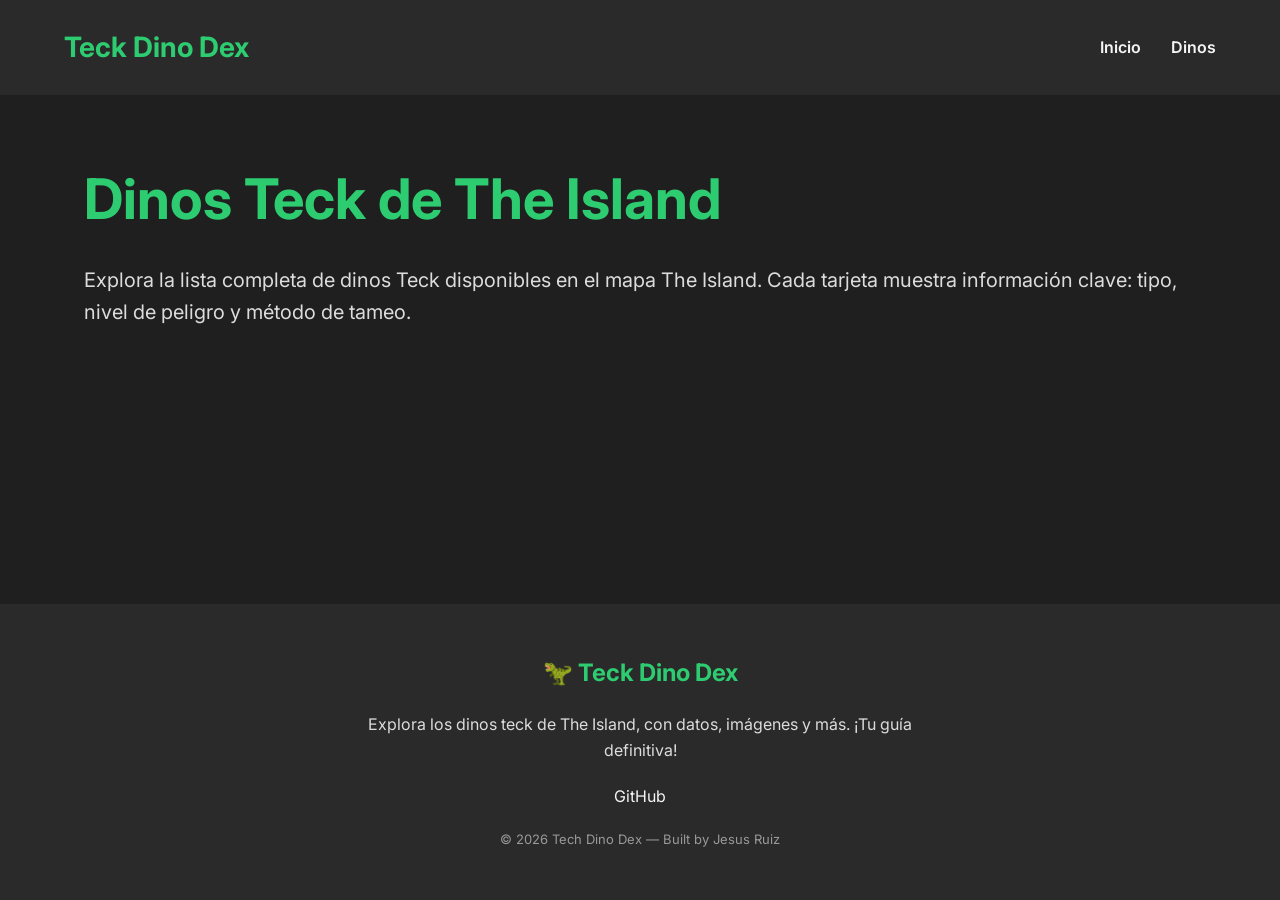
==== pages/dinos.html @ f2629336 "feat: remove about page and update dino page with new content and footer links" ====
<!DOCTYPE html>
<html lang="es">
<head>
  <meta charset="UTF-8">
  <meta name="viewport" content="width=device-width, initial-scale=1.0">
  <title>Dinos Teck</title>
  <link rel="stylesheet" href="../css/style.css">
</head>
<body>
  <header class="header">
    <div class="container">
      <div class="logo">
        <h1>Teck Dino Dex</h1>
      </div>
      <nav class="navbar">
        <ul class="nav-list">
          <li><a href="../index.html">Inicio</a></li>
          <li><a href="#dinos">Dinos</a></li>
        </ul>
      </nav>
    </div>
  </header>

  <main class="container">
    <section id="dinos">
      <h2 class="hero-title">Dinos Teck de The Island</h2>
      <p class="hero-description">
        Explora la lista completa de dinos Teck disponibles en el mapa The Island.  
        Cada tarjeta muestra información clave: tipo, nivel de peligro y método de tameo.
      </p>

      <!-- Aquí se inyectarán las tarjetas desde tu script.js -->
      <div class="dino-cards" id="dino-container"></div>
    </section>
  </main>

  <footer class="footer">
    <div class="container footer-content">
      <h2 class="footer-logo">🦖 Teck Dino Dex</h2>
      <p class="footer-text">
        Explora los dinos teck de The Island, con datos, imágenes y más. ¡Tu guía definitiva!
      </p>
      <div class="footer-links">
        <a href="https://github.com/Totti058/techDex" target="_blank">GitHub</a>
      </div>
    </div>
    <p class="footer-copy">© 2026 Tech Dino Dex — Built by Jesus Ruiz</p>
  </footer>

  <!-- Tu script ya contiene el array y el render dinámico -->
  <script src="/js/main.js"></script>
</body>
</html>
---- css/style.css ----
@import url('https://fonts.googleapis.com/css2?family=Inter:wght@400;600;700&display=swap');

* { margin: 0; padding: 0; box-sizing: border-box; }

body {
  font-family: 'Inter', sans-serif;
  background: #1f1f1f;
  color: #f5f5f5;
  line-height: 1.6;
  display: flex;
  flex-direction: column;
  min-height: 100vh;
}

.container { width: 90%; max-width: 1200px; margin: 0 auto; }

.header { background: #2a2a2a; }

.header .container {
  display: flex; justify-content: space-between; align-items: center;
  padding: 25px 0;
}

.logo h1 {
  font-size: 28px; font-weight: 700; color: #2ecc71;
}

.nav-list { display: flex; gap: 30px; list-style: none; }

.nav-list a {
  color: #f5f5f5; text-decoration: none; font-weight: 600; transition: .3s;
}

.nav-list a:hover { color: #2ecc71; }

.hero {
  text-align: center; padding: 120px 20px;
  background: linear-gradient(135deg, #1f1f1f, #2a2a2a);
}

.hero-title {
  font-size: 56px; font-weight: 700; color: #2ecc71; margin-bottom: 20px;
}

.hero-description {
  font-size: 20px; color: #dcdcdc; margin-bottom: 40px;
}

.hero-button {
  display: inline-block;
  background: #2ecc71;
  color: #1f1f1f;
  padding: 14px 32px;
  border-radius: 8px;
  font-weight: 600;
  text-decoration: none;
  transition: .3s;
}

.hero-button:hover {
  box-shadow: 0 8px 20px rgba(46,204,113,0.5), 0 0 10px rgba(46,204,113,0.4);
  transform: translateY(-3px) scale(1.05);
}

main { flex: 1; padding: 60px 20px; }
.main-button {
  display: inline-block;
  background: #2ecc71;
  color: #1f1f1f;
  padding: 14px 32px;
  border-radius: 8px;
  font-weight: 600;
  text-decoration: none;
  transition: .3s;
  margin-top: 40px;   /* separa el botón del bloque anterior */
  cursor: pointer;
}

.main-button:hover {
  box-shadow: 0 8px 20px rgba(46,204,113,0.5), 0 0 10px rgba(46,204,113,0.4);
  transform: translateY(-3px) scale(1.05);
  color: #fff;
}

.button-container {
  text-align: center; /* centra el botón dentro del div */
  width: 100%;
}





.dinos-origin {
  max-width: 800px;
  margin: 0 auto 60px;
  text-align: left;
}

.dinos-origin h2 {
  color: #2ecc71;
  margin-bottom: 20px;
}

.dinos-origin p {
  margin-bottom: 16px;
  line-height: 1.6;
  color: #dcdcdc;
}

.dino-cards {
  display: flex;
  flex-direction: column;
  gap: 40px;
  margin-top: 40px;
}

.dino-card {
  background: #2a2a2a;
  border-radius: 12px;
  padding: 20px;
  display: flex;
  flex-direction: row;
  align-items: center;
  gap: 20px;
  transition: .3s;
}

.dino-card img {
  width: 40%;
  max-width: 200px;
  border-radius: 8px;
}

.dino-info { flex: 1; }

.dino-card:hover {
  transform: translateY(-5px) scale(1.03);
  box-shadow: 0 10px 20px rgba(46,204,113,0.4), 0 0 15px rgba(46,204,113,0.3);
}

.dino-info h3 {
  color: #2ecc71;
  margin-bottom: 8px;
}

.dino-info p {
  color: #dcdcdc;
  line-height: 1.4;
  text-align: left;
}

.image-gallery {
  display: grid;
  grid-template-columns: repeat(auto-fit, minmax(200px, 1fr));
  gap: 20px;
  margin-top: 40px;
  justify-items: center;
}

.image-gallery img {
  width: 100%;
  max-width: 300px;
  border-radius: 8px;
  object-fit: cover;
}

.footer {
  background: #2a2a2a; padding: 50px 20px;
  text-align: center;
}

.footer-content {
  display: flex; flex-direction: column;
  gap: 20px; align-items: center;
}

.footer-logo {
  font-size: 24px; font-weight: 700; color: #2ecc71;
}

.footer-text {
  font-size: 16px; color: #dcdcdc; max-width: 600px;
}

.footer-links {
  display: flex; gap: 25px;
}

.footer-links a {
  color: #f5f5f5; text-decoration: none; transition: .3s;
}

.footer-links a:hover { color: #2ecc71; }

.footer-copy {
  font-size: 13px; color: #999; margin-top: 20px;
}

@media (max-width: 768px) {
  .dino-card {
    flex-direction: column;
    text-align: center;
  }
}
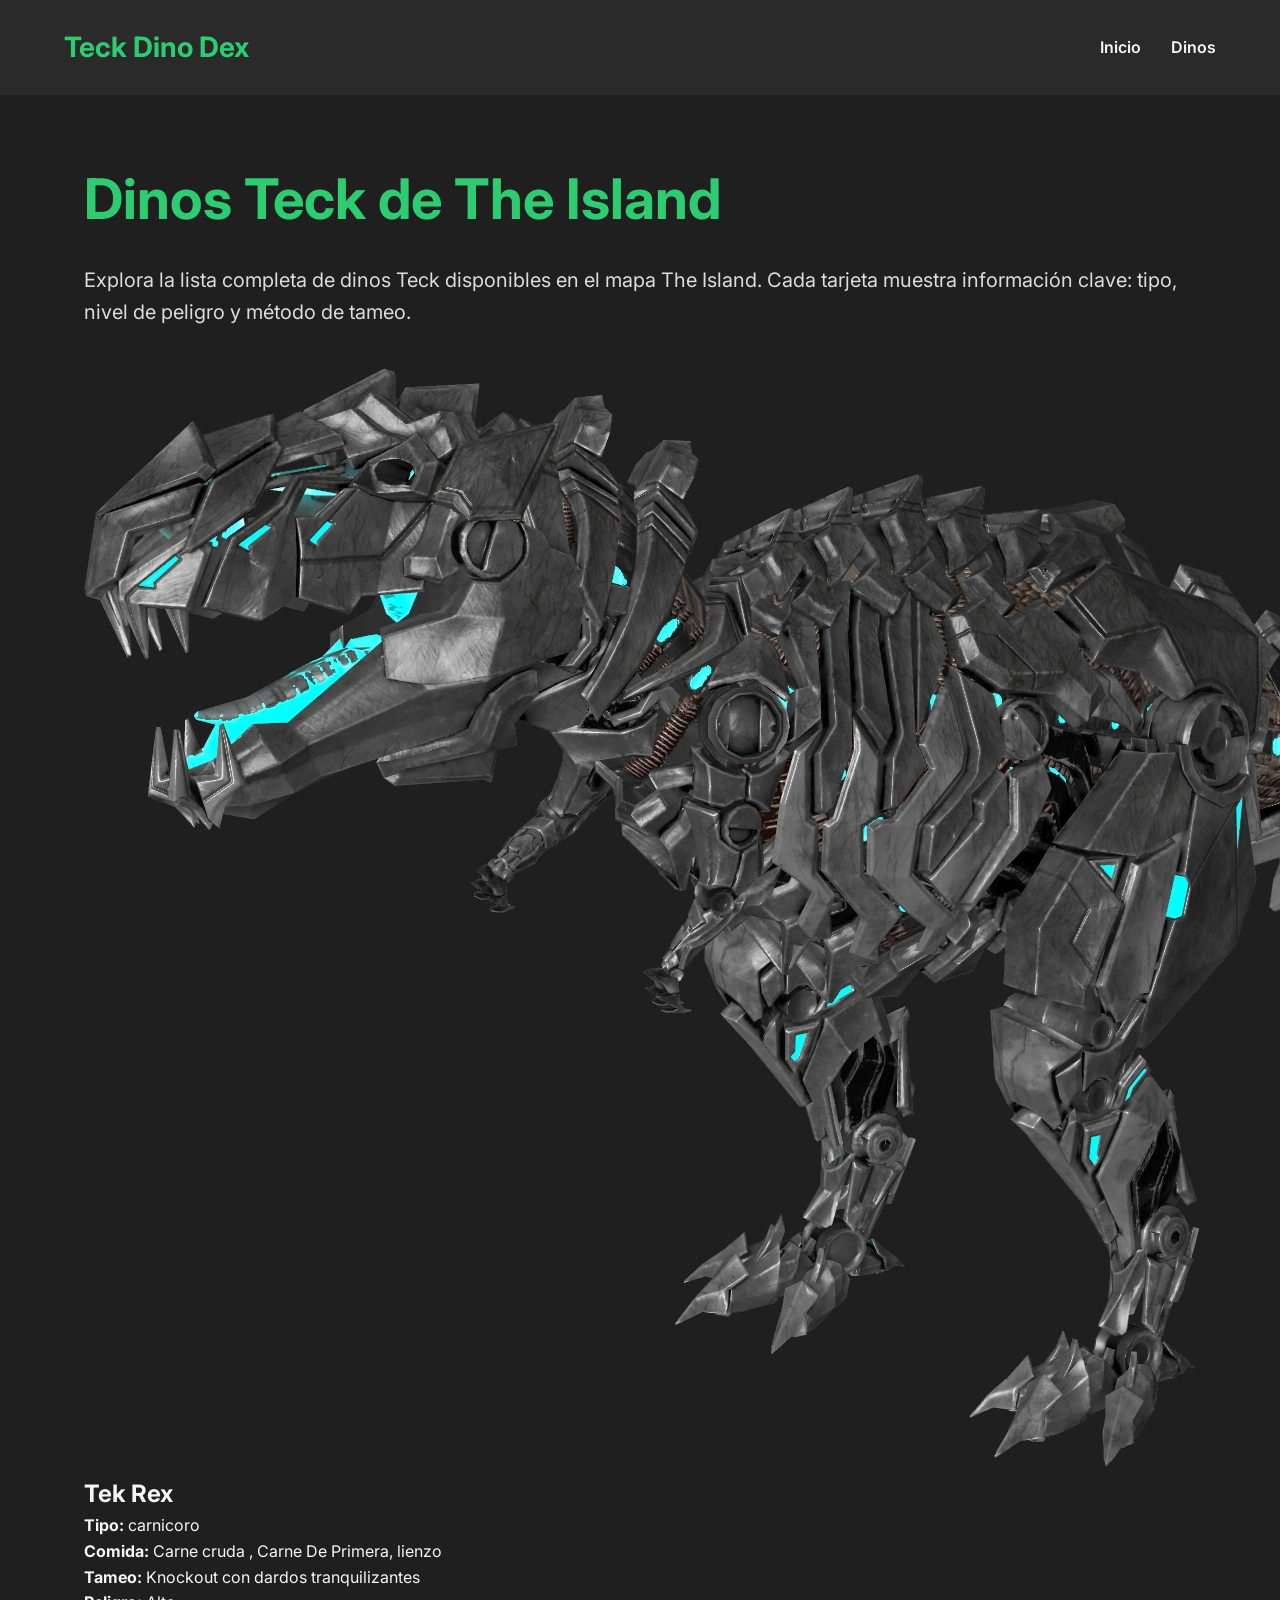
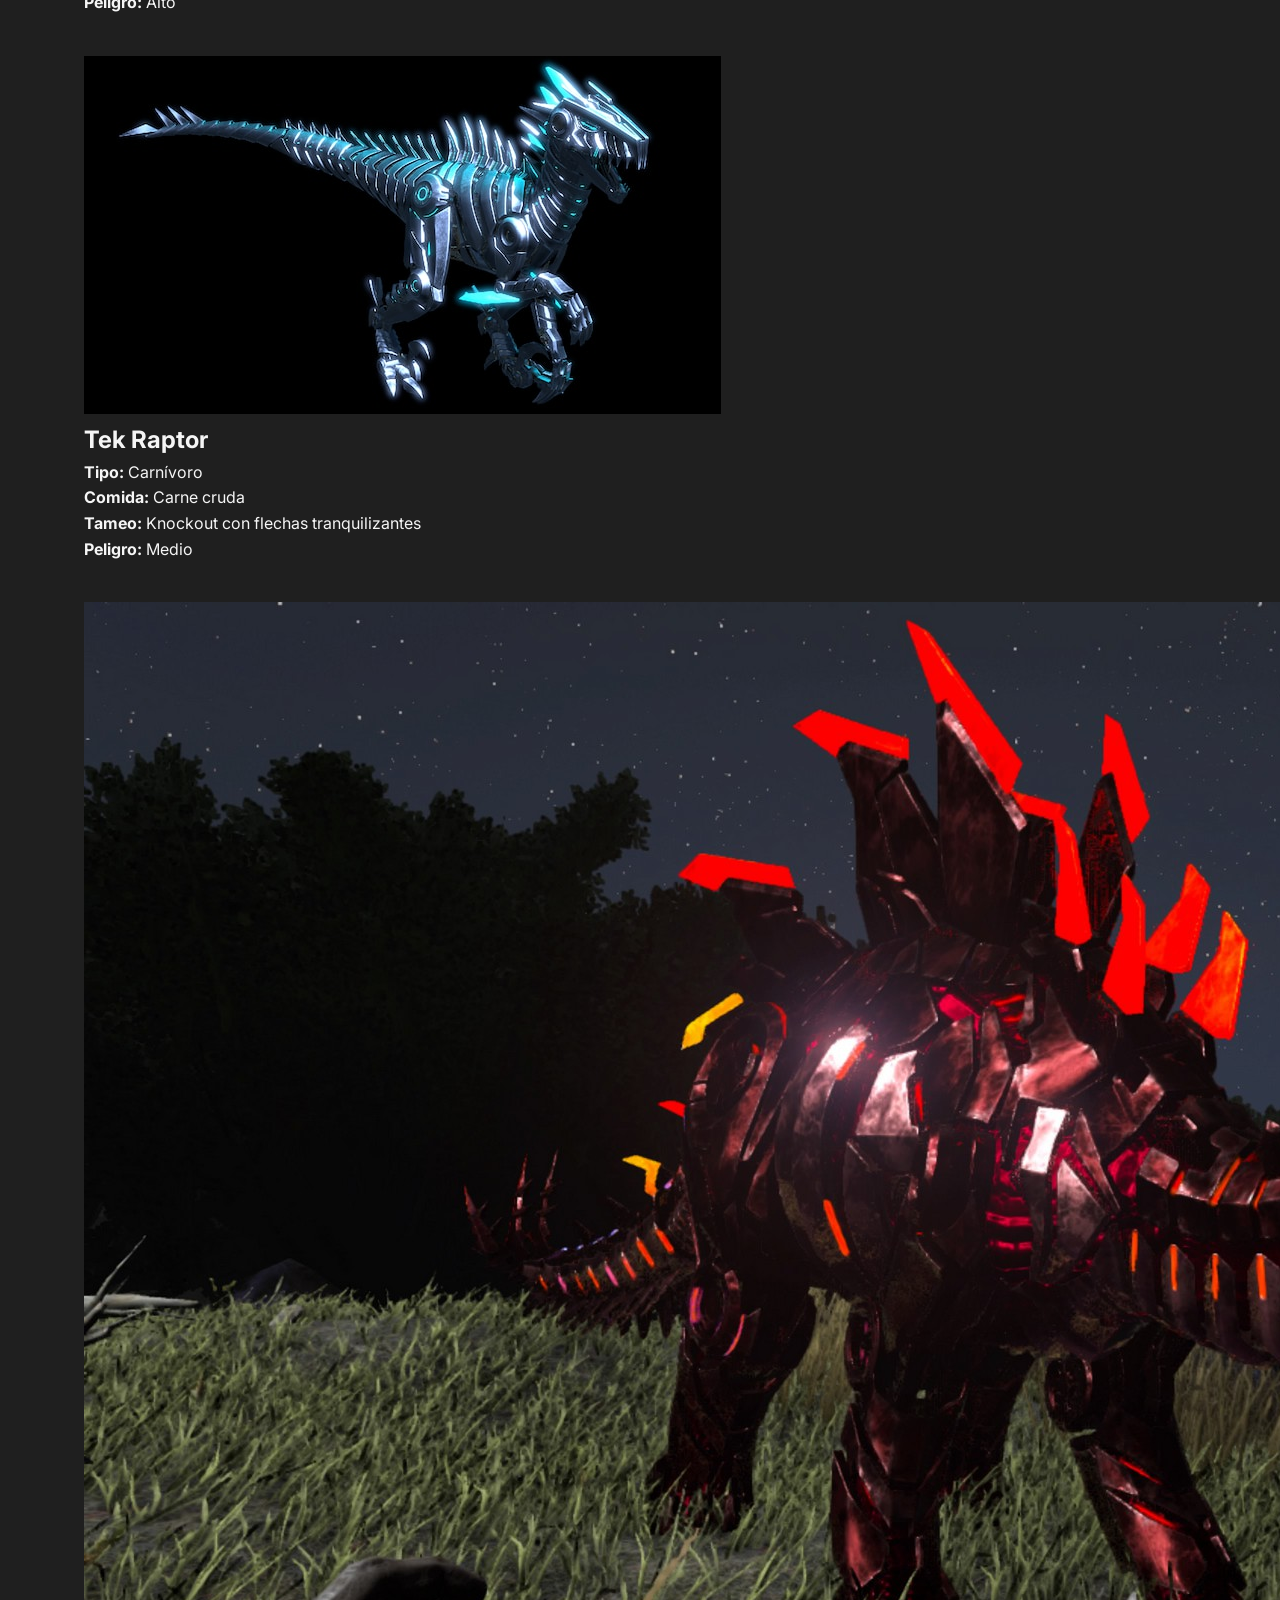
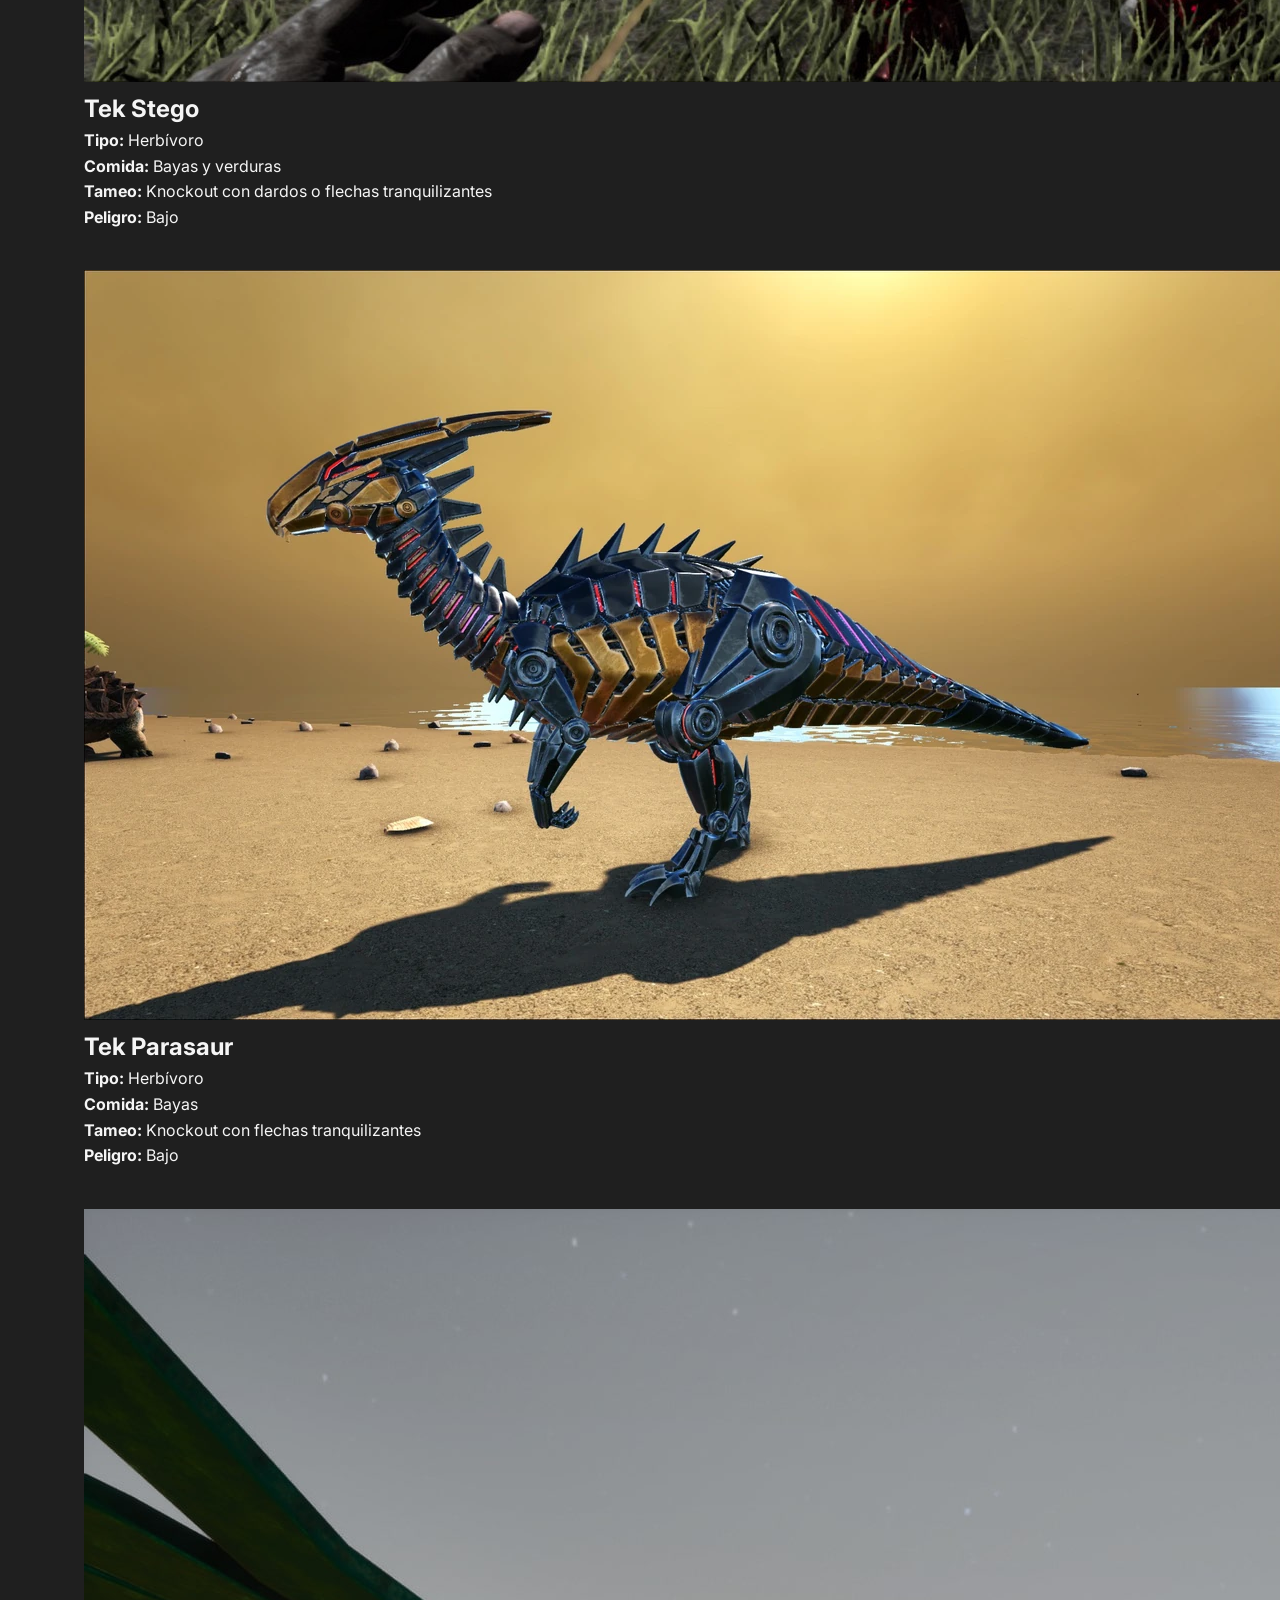
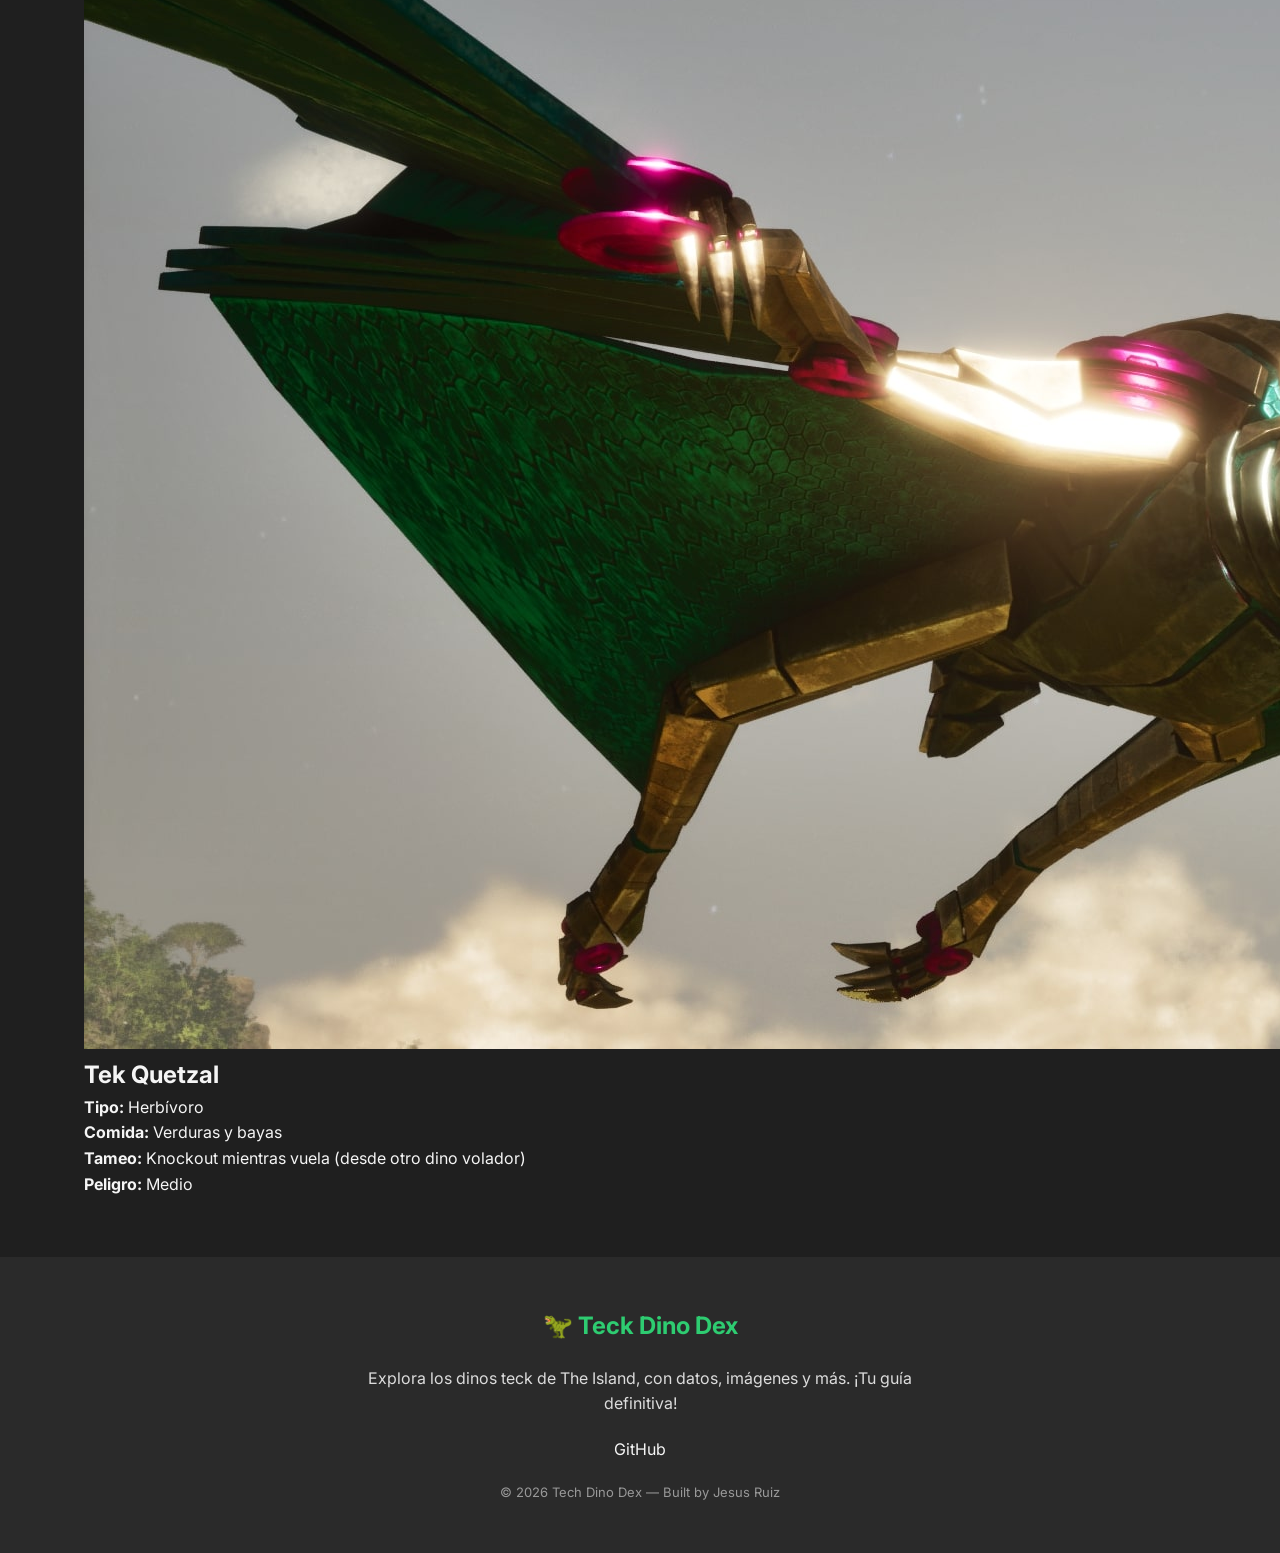
==== commit 33439d50: "feat: implement dino rendering functionality and update script references" ====
--- a/pages/dinos.html
+++ b/pages/dinos.html
@@ -29,7 +29,7 @@
         Cada tarjeta muestra información clave: tipo, nivel de peligro y método de tameo.
       </p>
 
-      <!-- Aquí se inyectarán las tarjetas desde tu script.js -->
+      
       <div class="dino-cards" id="dino-container"></div>
     </section>
   </main>
@@ -47,8 +47,8 @@
     <p class="footer-copy">© 2026 Tech Dino Dex — Built by Jesus Ruiz</p>
   </footer>
 
-  <!-- Tu script ya contiene el array y el render dinámico -->
-  <script src="/js/main.js"></script>
+  
+  <script type="module" src="/js/main.js"></script>
 </body>
 </html>
 
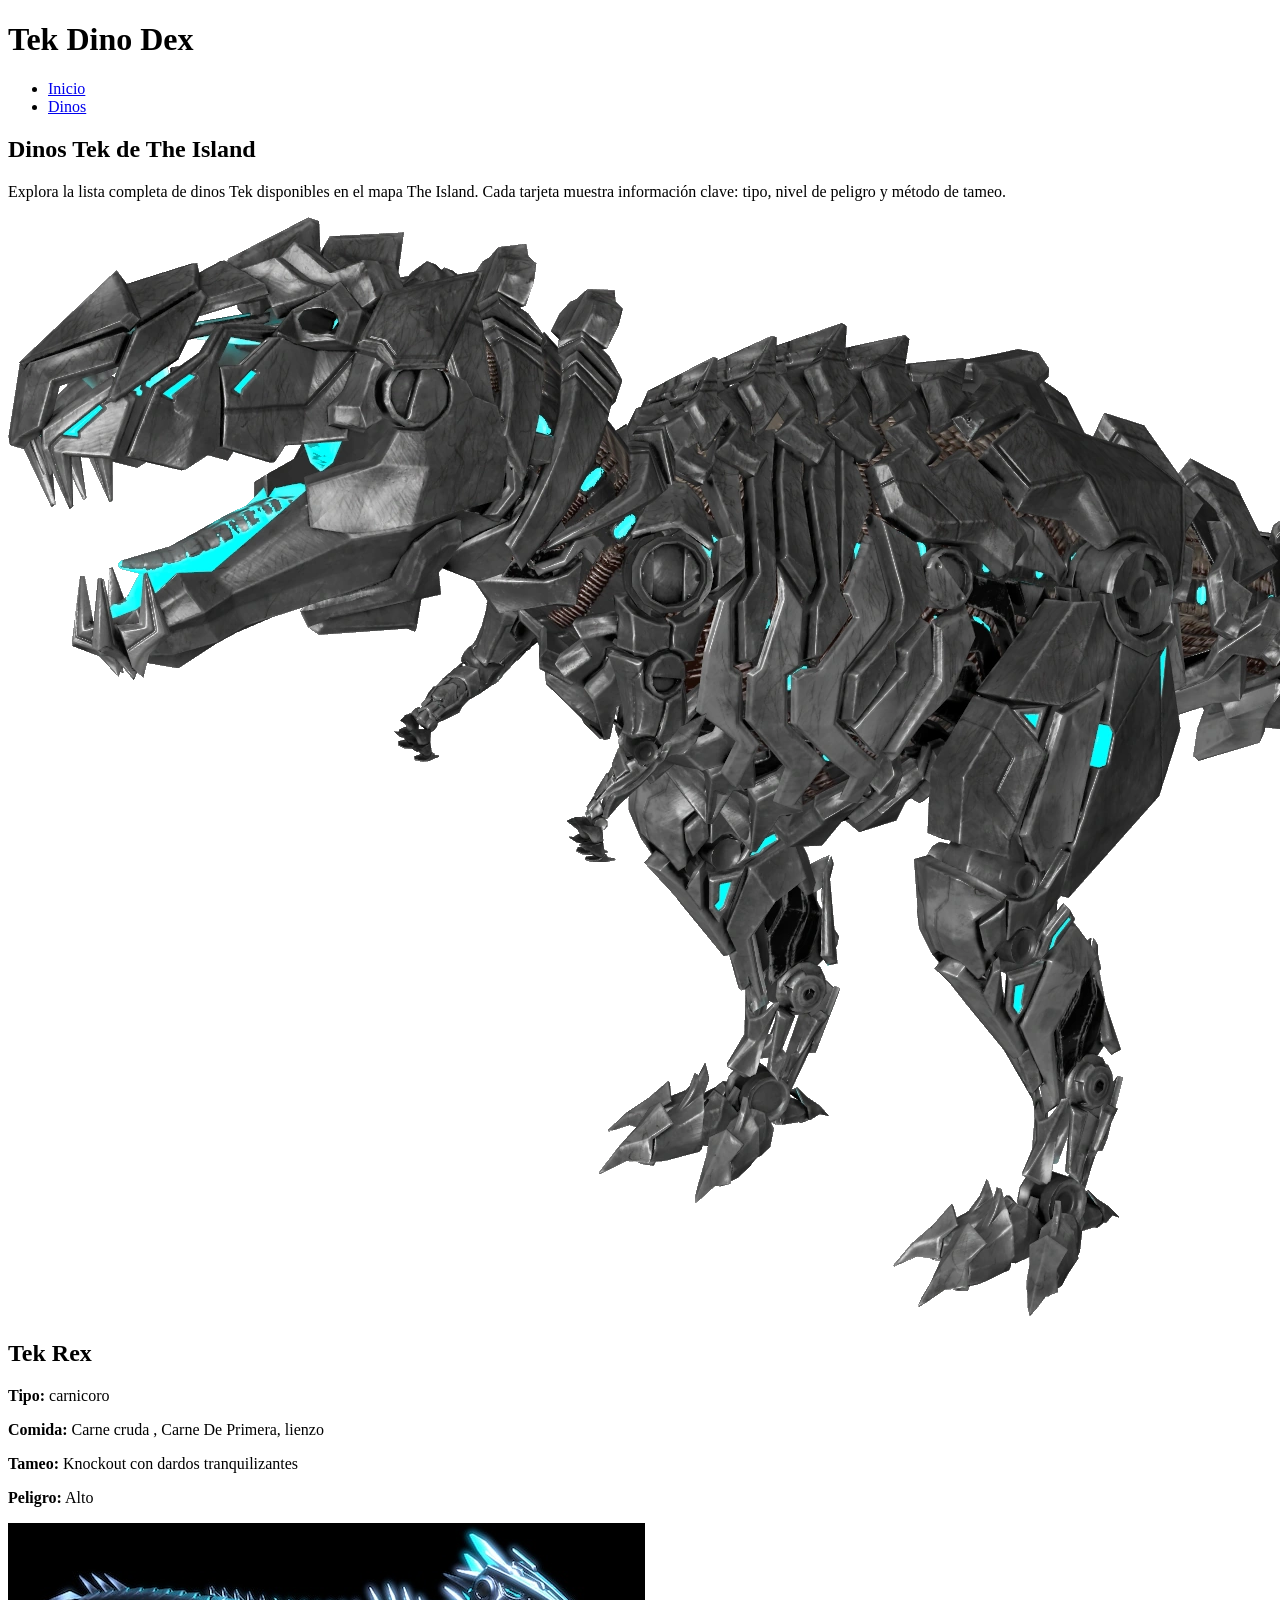
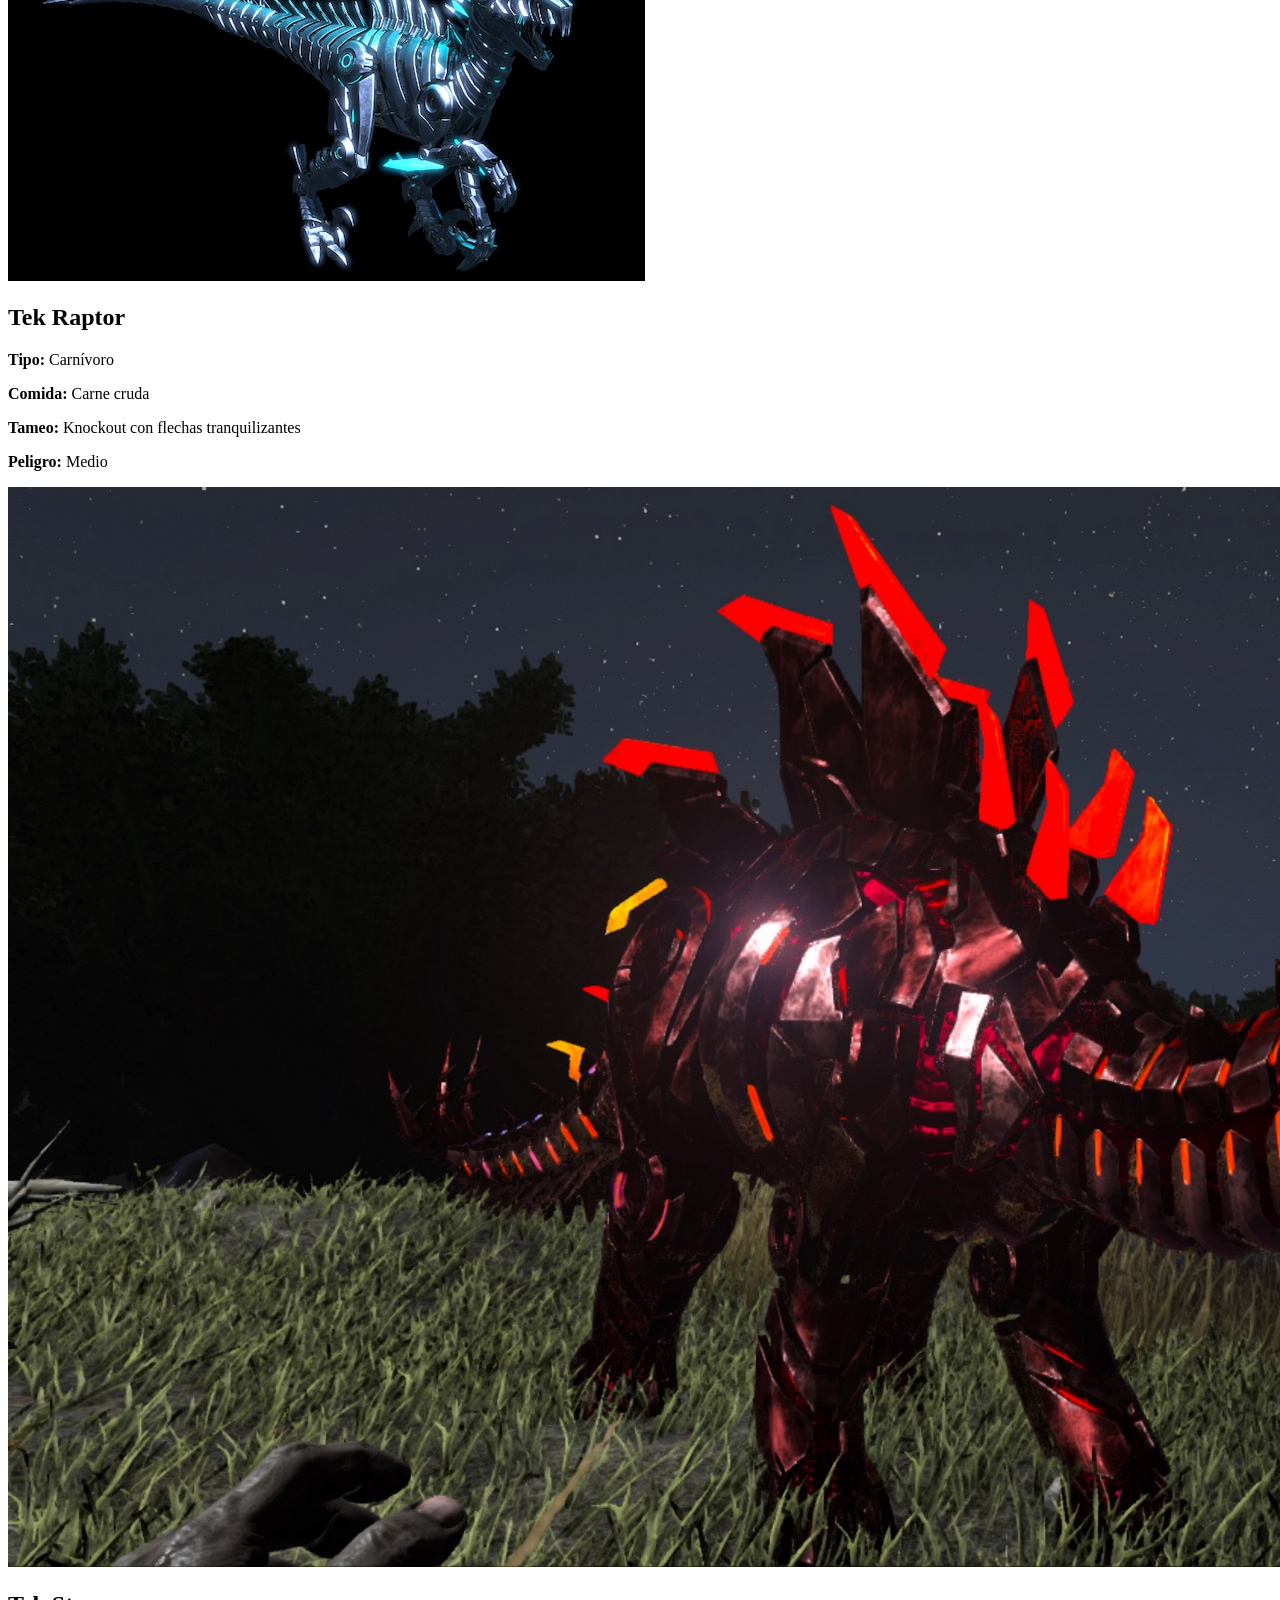
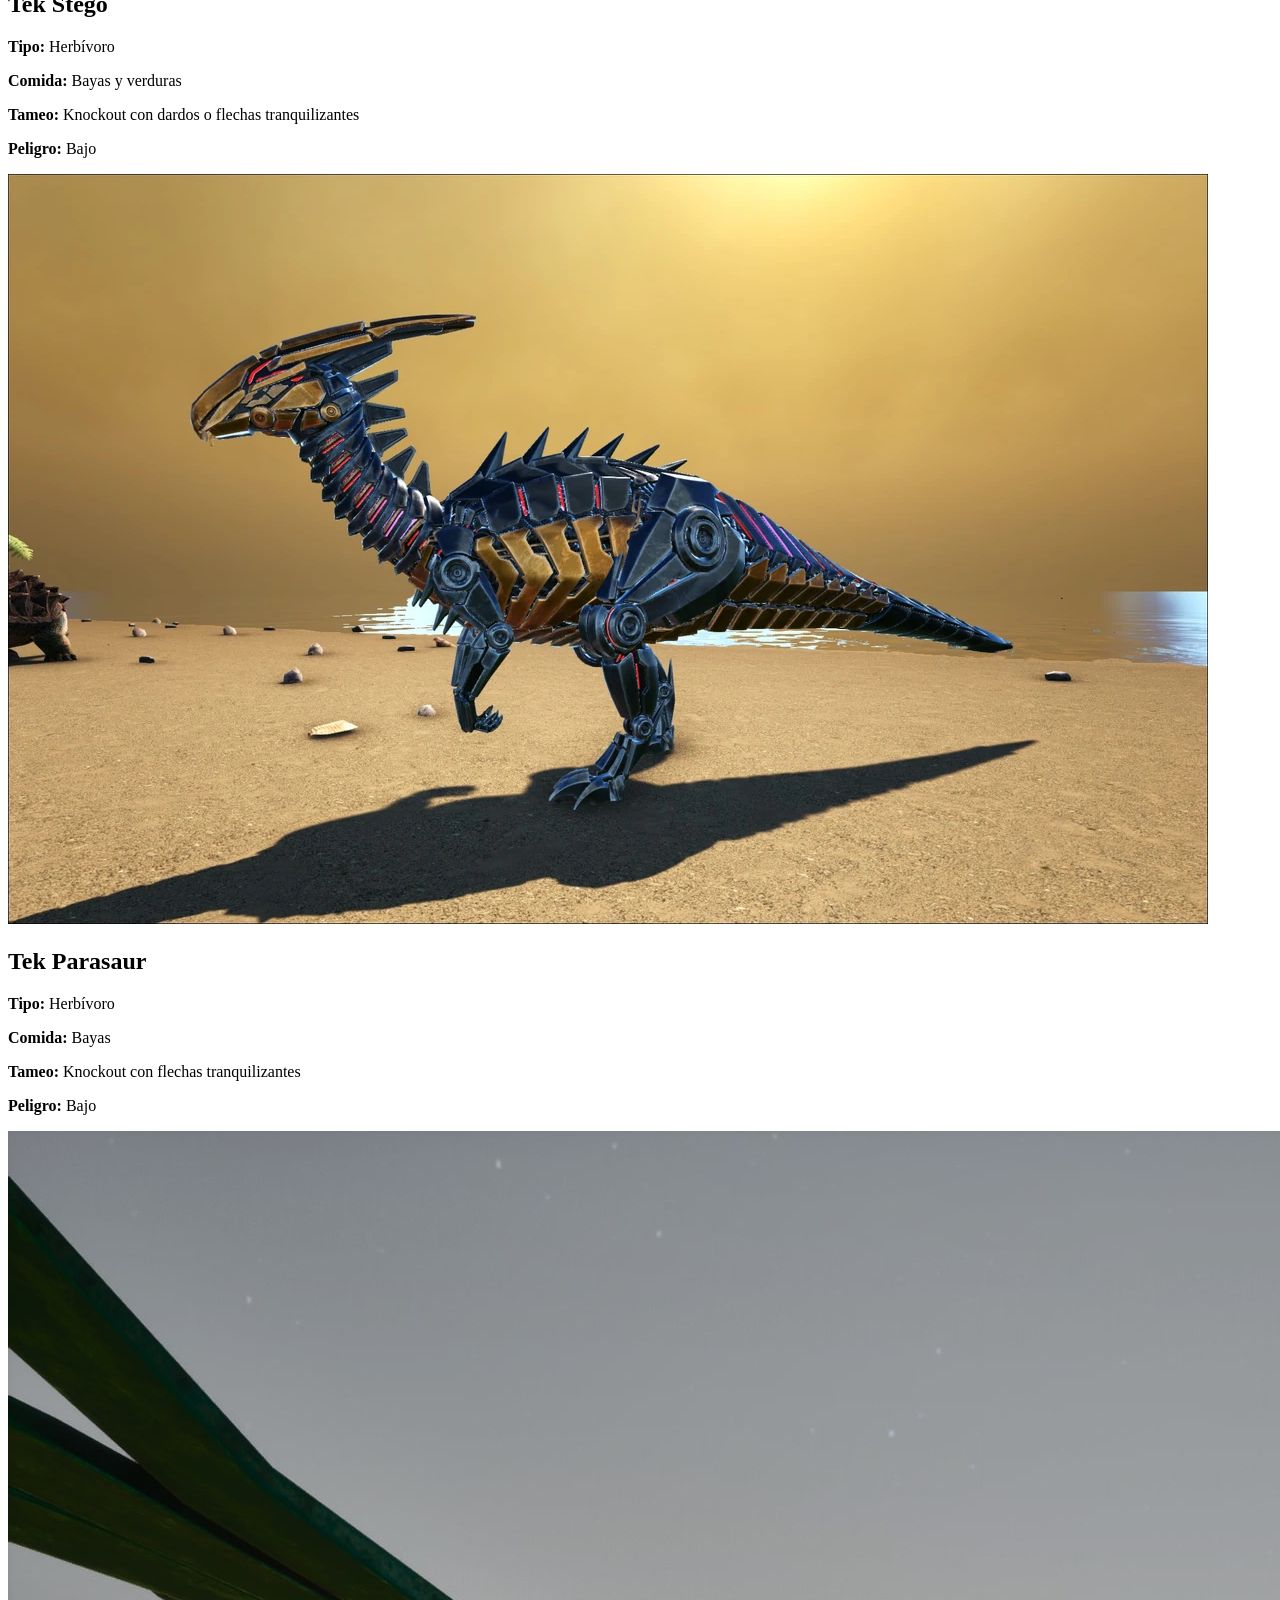
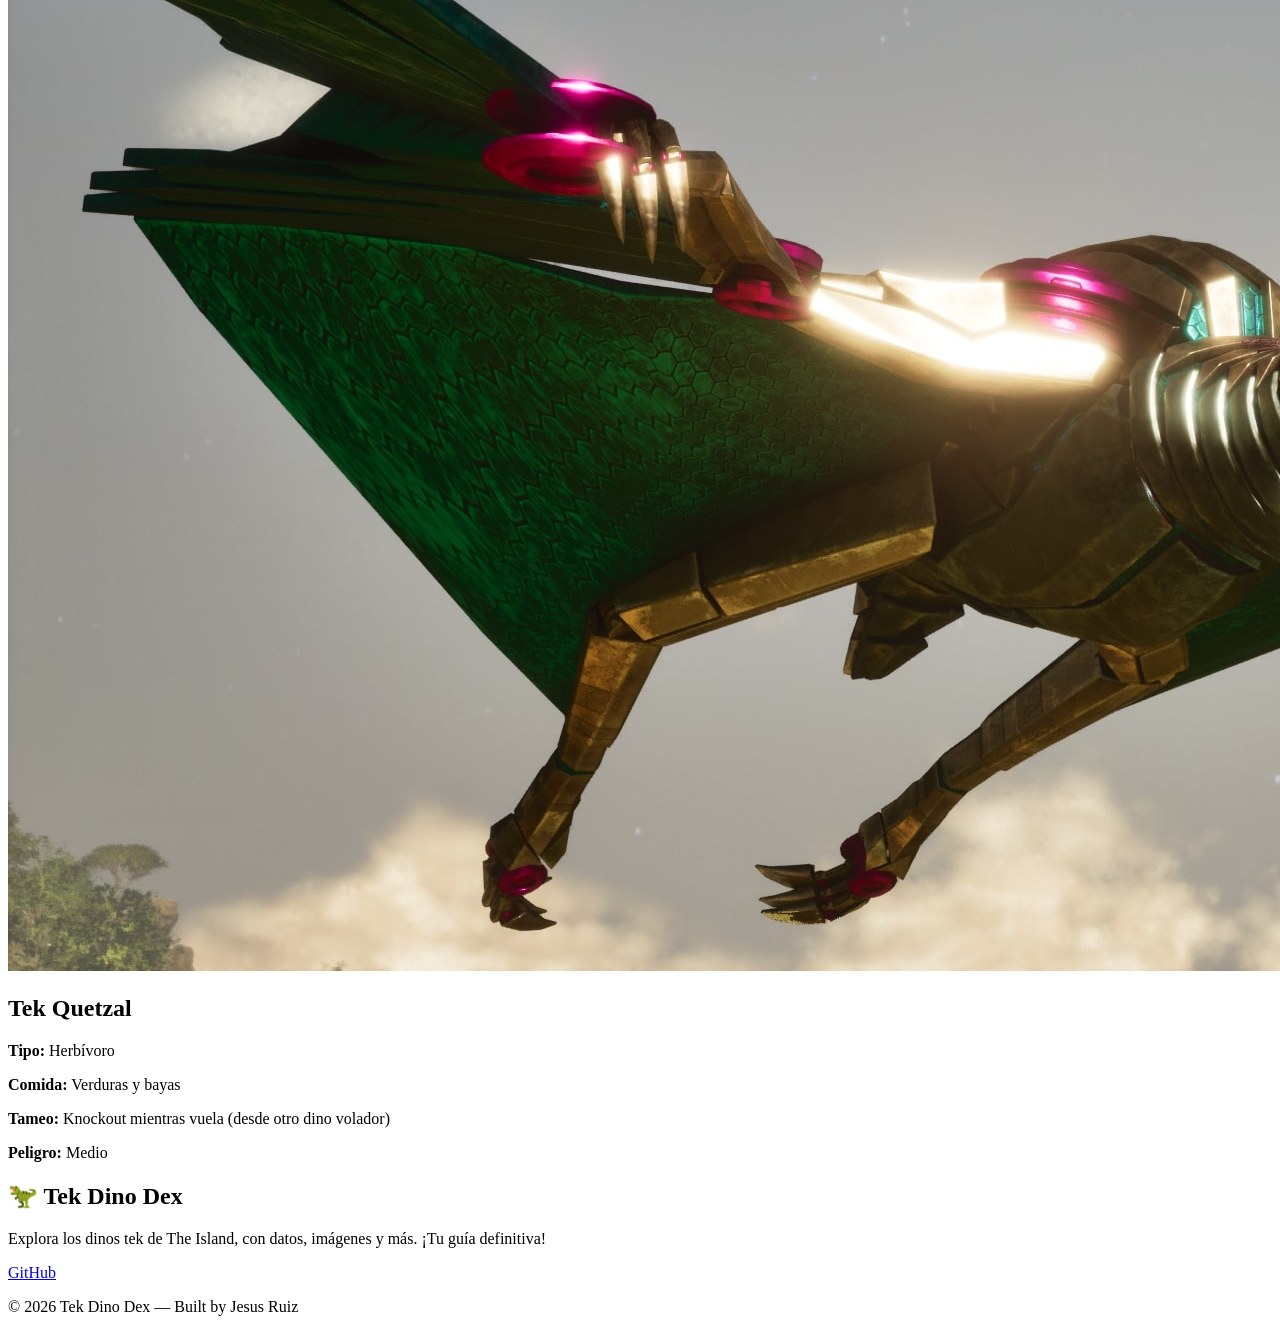
==== commit 747341ff: "feat: correct spelling of "Tek" in multiple files and update related content" ====
--- a/pages/dinos.html
+++ b/pages/dinos.html
@@ -3,14 +3,14 @@
 <head>
   <meta charset="UTF-8">
   <meta name="viewport" content="width=device-width, initial-scale=1.0">
-  <title>Dinos Teck</title>
+  <title>Dinos Tek</title>
   <link rel="stylesheet" href="../css/style.css">
 </head>
 <body>
   <header class="header">
     <div class="container">
       <div class="logo">
-        <h1>Teck Dino Dex</h1>
+        <h1>Tek Dino Dex</h1>
       </div>
       <nav class="navbar">
         <ul class="nav-list">
@@ -23,9 +23,9 @@
 
   <main class="container">
     <section id="dinos">
-      <h2 class="hero-title">Dinos Teck de The Island</h2>
+      <h2 class="hero-title">Dinos Tek de The Island</h2>
       <p class="hero-description">
-        Explora la lista completa de dinos Teck disponibles en el mapa The Island.  
+        Explora la lista completa de dinos Tek disponibles en el mapa The Island.  
         Cada tarjeta muestra información clave: tipo, nivel de peligro y método de tameo.
       </p>
 
@@ -36,15 +36,15 @@
 
   <footer class="footer">
     <div class="container footer-content">
-      <h2 class="footer-logo">🦖 Teck Dino Dex</h2>
+      <h2 class="footer-logo">🦖 Tek Dino Dex</h2>
       <p class="footer-text">
-        Explora los dinos teck de The Island, con datos, imágenes y más. ¡Tu guía definitiva!
+        Explora los dinos tek de The Island, con datos, imágenes y más. ¡Tu guía definitiva!
       </p>
       <div class="footer-links">
         <a href="https://github.com/Totti058/techDex" target="_blank">GitHub</a>
       </div>
     </div>
-    <p class="footer-copy">© 2026 Tech Dino Dex — Built by Jesus Ruiz</p>
+    <p class="footer-copy">© 2026 Tek Dino Dex — Built by Jesus Ruiz</p>
   </footer>
 
   
--- a/css/style.css
+++ b/css/style.css
@@ -1,209 +1,2 @@
 @import url('https://fonts.googleapis.com/css2?family=Inter:wght@400;600;700&display=swap');
 
-* { margin: 0; padding: 0; box-sizing: border-box; }
-
-body {
-  font-family: 'Inter', sans-serif;
-  background: #1f1f1f;
-  color: #f5f5f5;
-  line-height: 1.6;
-  display: flex;
-  flex-direction: column;
-  min-height: 100vh;
-}
-
-.container { width: 90%; max-width: 1200px; margin: 0 auto; }
-
-.header { background: #2a2a2a; }
-
-.header .container {
-  display: flex; justify-content: space-between; align-items: center;
-  padding: 25px 0;
-}
-
-.logo h1 {
-  font-size: 28px; font-weight: 700; color: #2ecc71;
-}
-
-.nav-list { display: flex; gap: 30px; list-style: none; }
-
-.nav-list a {
-  color: #f5f5f5; text-decoration: none; font-weight: 600; transition: .3s;
-}
-
-.nav-list a:hover { color: #2ecc71; }
-
-.hero {
-  text-align: center; padding: 120px 20px;
-  background: linear-gradient(135deg, #1f1f1f, #2a2a2a);
-}
-
-.hero-title {
-  font-size: 56px; font-weight: 700; color: #2ecc71; margin-bottom: 20px;
-}
-
-.hero-description {
-  font-size: 20px; color: #dcdcdc; margin-bottom: 40px;
-}
-
-.hero-button {
-  display: inline-block;
-  background: #2ecc71;
-  color: #1f1f1f;
-  padding: 14px 32px;
-  border-radius: 8px;
-  font-weight: 600;
-  text-decoration: none;
-  transition: .3s;
-}
-
-.hero-button:hover {
-  box-shadow: 0 8px 20px rgba(46,204,113,0.5), 0 0 10px rgba(46,204,113,0.4);
-  transform: translateY(-3px) scale(1.05);
-}
-
-main { flex: 1; padding: 60px 20px; }
-.main-button {
-  display: inline-block;
-  background: #2ecc71;
-  color: #1f1f1f;
-  padding: 14px 32px;
-  border-radius: 8px;
-  font-weight: 600;
-  text-decoration: none;
-  transition: .3s;
-  margin-top: 40px;   /* separa el botón del bloque anterior */
-  cursor: pointer;
-}
-
-.main-button:hover {
-  box-shadow: 0 8px 20px rgba(46,204,113,0.5), 0 0 10px rgba(46,204,113,0.4);
-  transform: translateY(-3px) scale(1.05);
-  color: #fff;
-}
-
-.button-container {
-  text-align: center; /* centra el botón dentro del div */
-  width: 100%;
-}
-
-
-
-
-
-.dinos-origin {
-  max-width: 800px;
-  margin: 0 auto 60px;
-  text-align: left;
-}
-
-.dinos-origin h2 {
-  color: #2ecc71;
-  margin-bottom: 20px;
-}
-
-.dinos-origin p {
-  margin-bottom: 16px;
-  line-height: 1.6;
-  color: #dcdcdc;
-}
-
-.dino-cards {
-  display: flex;
-  flex-direction: column;
-  gap: 40px;
-  margin-top: 40px;
-}
-
-.dino-card {
-  background: #2a2a2a;
-  border-radius: 12px;
-  padding: 20px;
-  display: flex;
-  flex-direction: row;
-  align-items: center;
-  gap: 20px;
-  transition: .3s;
-}
-
-.dino-card img {
-  width: 40%;
-  max-width: 200px;
-  border-radius: 8px;
-}
-
-.dino-info { flex: 1; }
-
-.dino-card:hover {
-  transform: translateY(-5px) scale(1.03);
-  box-shadow: 0 10px 20px rgba(46,204,113,0.4), 0 0 15px rgba(46,204,113,0.3);
-}
-
-.dino-info h3 {
-  color: #2ecc71;
-  margin-bottom: 8px;
-}
-
-.dino-info p {
-  color: #dcdcdc;
-  line-height: 1.4;
-  text-align: left;
-}
-
-.image-gallery {
-  display: grid;
-  grid-template-columns: repeat(auto-fit, minmax(200px, 1fr));
-  gap: 20px;
-  margin-top: 40px;
-  justify-items: center;
-}
-
-.image-gallery img {
-  width: 100%;
-  max-width: 300px;
-  border-radius: 8px;
-  object-fit: cover;
-}
-
-.footer {
-  background: #2a2a2a; padding: 50px 20px;
-  text-align: center;
-}
-
-.footer-content {
-  display: flex; flex-direction: column;
-  gap: 20px; align-items: center;
-}
-
-.footer-logo {
-  font-size: 24px; font-weight: 700; color: #2ecc71;
-}
-
-.footer-text {
-  font-size: 16px; color: #dcdcdc; max-width: 600px;
-}
-
-.footer-links {
-  display: flex; gap: 25px;
-}
-
-.footer-links a {
-  color: #f5f5f5; text-decoration: none; transition: .3s;
-}
-
-.footer-links a:hover { color: #2ecc71; }
-
-.footer-copy {
-  font-size: 13px; color: #999; margin-top: 20px;
-}
-
-@media (max-width: 768px) {
-  .dino-card {
-    flex-direction: column;
-    text-align: center;
-  }
-}
-
-
-
-
